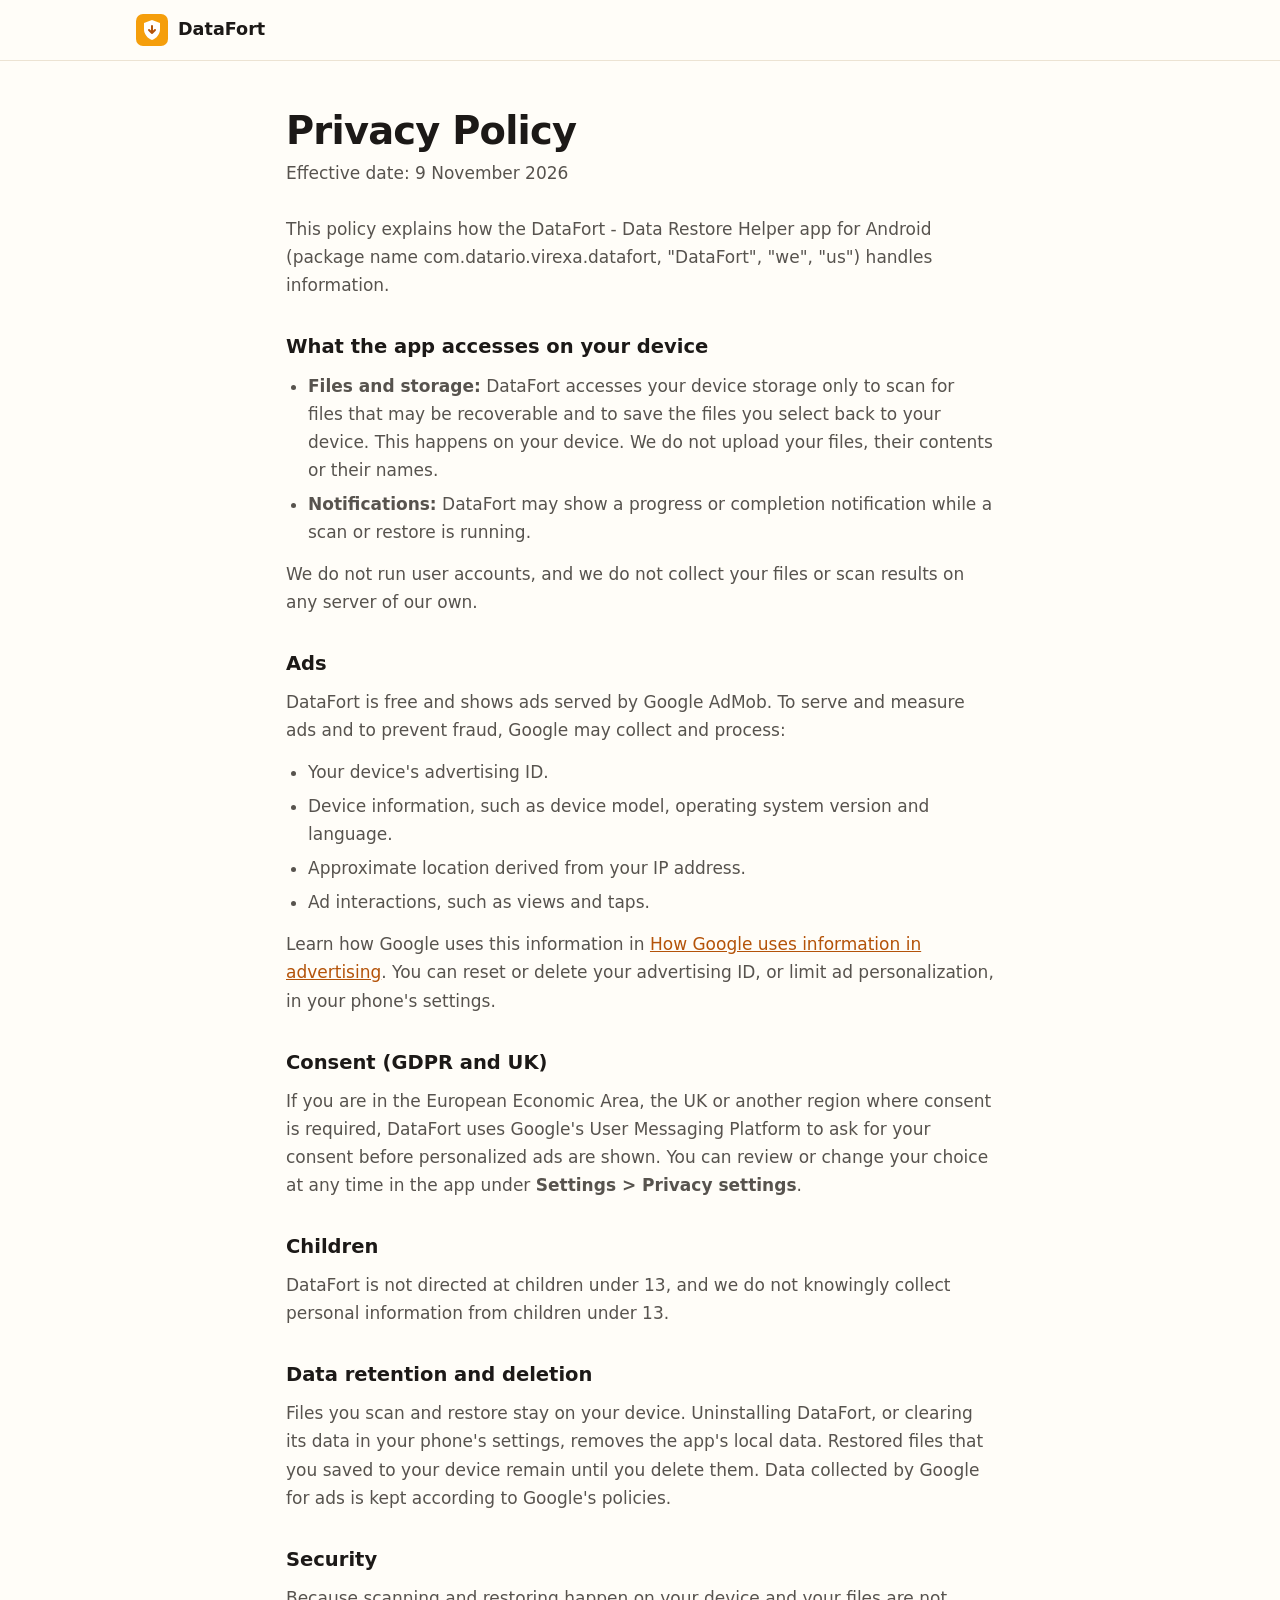
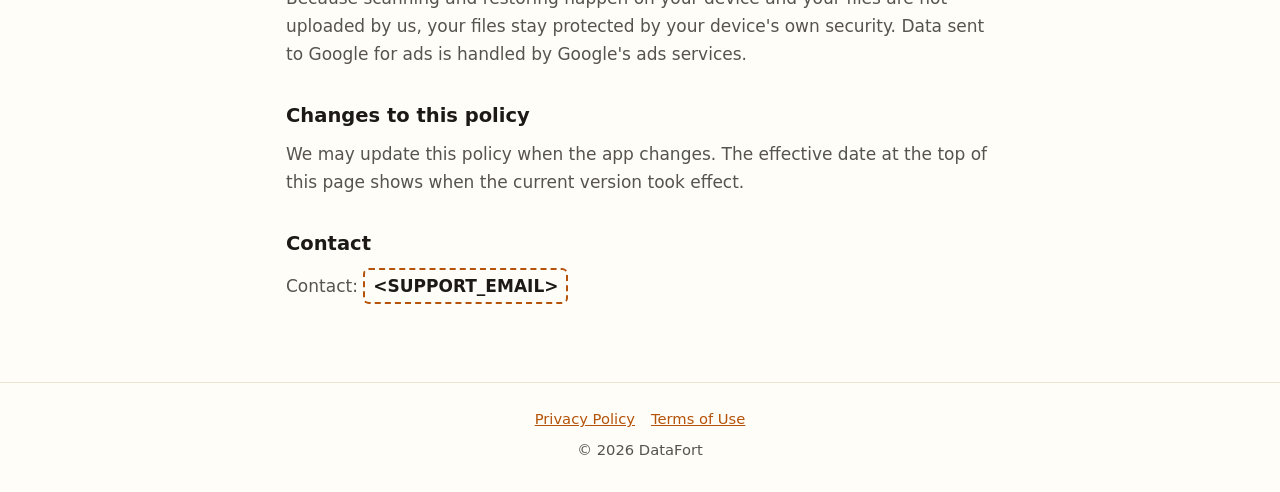
==== privacy-policy.html @ c378204f "Add DataFort website, policies and app-ads.txt Static landing page, privacy policy, terms of use and" ====
<!DOCTYPE html>
<html lang="en">
<head>
  <meta charset="utf-8">
  <meta name="viewport" content="width=device-width, initial-scale=1">
  <title>DataFort Privacy Policy</title>
  <meta name="description" content="How the DataFort Android app handles your information: on-device file scanning and restoring, Google AdMob ads, consent choices, children, and data deletion.">
  <meta name="color-scheme" content="light dark">
  <meta name="theme-color" content="#F59E0B">
  <link rel="canonical" href="https://nextsolutions774-dev.github.io/datafort/privacy-policy.html">
  <meta property="og:type" content="article">
  <meta property="og:site_name" content="DataFort">
  <meta property="og:title" content="DataFort Privacy Policy">
  <meta property="og:description" content="What the DataFort app does with your information.">
  <meta property="og:url" content="https://nextsolutions774-dev.github.io/datafort/privacy-policy.html">
  <link rel="icon" href="favicon.svg" type="image/svg+xml">
  <link rel="stylesheet" href="style.css">
</head>
<body>
  <header class="site-header">
    <div class="container header-inner">
      <a class="brand" href="./"><img src="favicon.svg" width="32" height="32" alt="">DataFort</a>
    </div>
  </header>

  <main class="doc">
    <div class="container narrow">
      <h1>Privacy Policy</h1>
      <p class="updated">Effective date: 9 November 2026</p>

      <p>This policy explains how the DataFort - Data Restore Helper app for Android (package name com.datario.virexa.datafort, "DataFort", "we", "us") handles information.</p>

      <h2 id="device">What the app accesses on your device</h2>
      <ul>
        <li><strong>Files and storage:</strong> DataFort accesses your device storage only to scan for files that may be recoverable and to save the files you select back to your device. This happens on your device. We do not upload your files, their contents or their names.</li>
        <li><strong>Notifications:</strong> DataFort may show a progress or completion notification while a scan or restore is running.</li>
      </ul>
      <p>We do not run user accounts, and we do not collect your files or scan results on any server of our own.</p>

      <h2 id="ads">Ads</h2>
      <p>DataFort is free and shows ads served by Google AdMob. To serve and measure ads and to prevent fraud, Google may collect and process:</p>
      <ul>
        <li>Your device's advertising ID.</li>
        <li>Device information, such as device model, operating system version and language.</li>
        <li>Approximate location derived from your IP address.</li>
        <li>Ad interactions, such as views and taps.</li>
      </ul>
      <p>Learn how Google uses this information in <a href="https://policies.google.com/technologies/ads">How Google uses information in advertising</a>. You can reset or delete your advertising ID, or limit ad personalization, in your phone's settings.</p>

      <h2 id="consent">Consent (GDPR and UK)</h2>
      <p>If you are in the European Economic Area, the UK or another region where consent is required, DataFort uses Google's User Messaging Platform to ask for your consent before personalized ads are shown. You can review or change your choice at any time in the app under <strong>Settings &gt; Privacy settings</strong>.</p>

      <h2 id="children">Children</h2>
      <p>DataFort is not directed at children under 13, and we do not knowingly collect personal information from children under 13.</p>

      <h2 id="retention">Data retention and deletion</h2>
      <p>Files you scan and restore stay on your device. Uninstalling DataFort, or clearing its data in your phone's settings, removes the app's local data. Restored files that you saved to your device remain until you delete them. Data collected by Google for ads is kept according to Google's policies.</p>

      <h2 id="security">Security</h2>
      <p>Because scanning and restoring happen on your device and your files are not uploaded by us, your files stay protected by your device's own security. Data sent to Google for ads is handled by Google's ads services.</p>

      <h2 id="changes">Changes to this policy</h2>
      <p>We may update this policy when the app changes. The effective date at the top of this page shows when the current version took effect.</p>

      <h2 id="contact">Contact</h2>
      <!-- FILL IN: replace <SUPPORT_EMAIL> below with the support email address. -->
      <p>Contact: <span class="placeholder">&lt;SUPPORT_EMAIL&gt;</span></p>
    </div>
  </main>

  <footer class="site-footer">
    <div class="container">
      <p><a href="privacy-policy.html">Privacy Policy</a><a href="terms.html">Terms of Use</a></p>
      <p>© 2026 DataFort</p>
    </div>
  </footer>
</body>
</html>
---- style.css ----
:root {
  --bg: #fffdf8;
  --bg-alt: #fdf6e9;
  --surface: #ffffff;
  --text: #1c1917;
  --muted: #57534e;
  --border: #ece3d3;
  --accent: #b45309;
  --accent-soft: #fef3c7;
  --brand: #f59e0b;
  --on-brand: #1c1102;
}

@media (prefers-color-scheme: dark) {
  :root {
    --bg: #14110d;
    --bg-alt: #1c1813;
    --surface: #24201a;
    --text: #f5f0e8;
    --muted: #b8afa3;
    --border: #3a3329;
    --accent: #fbbf24;
    --accent-soft: #3d2c0b;
  }
}

* { box-sizing: border-box; }

body {
  margin: 0;
  font-family: system-ui, -apple-system, "Segoe UI", Roboto, "Helvetica Neue", Arial, sans-serif;
  font-size: 17px;
  line-height: 1.65;
  color: var(--text);
  background: var(--bg);
  overflow-wrap: anywhere;
}

a { color: var(--accent); }

.container { max-width: 1040px; margin: 0 auto; padding: 0 16px; }
.narrow { max-width: 740px; }

/* Header */
.site-header { border-bottom: 1px solid var(--border); }
.header-inner { display: flex; align-items: center; min-height: 60px; }
.brand {
  display: inline-flex;
  align-items: center;
  gap: 10px;
  font-weight: 800;
  font-size: 1.1rem;
  color: var(--text);
  text-decoration: none;
}
.brand img { width: 32px; height: 32px; }

/* Hero */
.hero {
  padding: 64px 0 56px;
  text-align: center;
  background: radial-gradient(ellipse at top, var(--accent-soft), transparent 70%), var(--bg);
}
.hero-icon { width: 96px; height: 96px; margin: 0 auto 18px; display: block; }
.hero h1 {
  margin: 0 0 14px;
  font-size: clamp(2rem, 7vw, 3.2rem);
  line-height: 1.1;
  letter-spacing: -0.03em;
}
.tagline {
  margin: 0 auto 28px;
  max-width: 580px;
  font-size: clamp(1.05rem, 2.6vw, 1.2rem);
  color: var(--muted);
}
.button {
  display: inline-block;
  padding: 13px 28px;
  border-radius: 999px;
  background: var(--brand);
  color: var(--on-brand);
  font-weight: 700;
  text-decoration: none;
}
.button:hover, .button:focus-visible { filter: brightness(1.06); }

/* Sections */
.section { padding: 64px 0; }
.section.alt { background: var(--bg-alt); }
.section h2 {
  margin: 0 0 24px;
  font-size: clamp(1.5rem, 4.5vw, 2rem);
  letter-spacing: -0.02em;
}
.section p { color: var(--muted); margin: 0 0 14px; }

/* Cards */
.cards {
  display: grid;
  grid-template-columns: repeat(auto-fit, minmax(240px, 1fr));
  gap: 16px;
}
.card {
  background: var(--surface);
  border: 1px solid var(--border);
  border-radius: 16px;
  padding: 24px 22px;
}
.card h3 { margin: 14px 0 6px; font-size: 1.08rem; }
.card p { margin: 0; font-size: 0.97rem; }
.icon {
  width: 44px;
  height: 44px;
  padding: 9px;
  border-radius: 12px;
  background: var(--accent-soft);
  stroke: var(--accent);
  fill: none;
  stroke-width: 1.8;
  stroke-linecap: round;
  stroke-linejoin: round;
}

/* Long-form pages */
.doc { padding: 48px 0 64px; }
.doc h1 { margin: 0 0 6px; font-size: clamp(1.8rem, 6vw, 2.4rem); line-height: 1.15; letter-spacing: -0.02em; }
.doc .updated { margin: 0 0 28px; color: var(--muted); }
.doc h2 { margin: 32px 0 8px; font-size: 1.22rem; }
.doc p, .doc li { color: var(--muted); }
.doc p { margin: 0 0 14px; }
.doc ul { margin: 0 0 14px; padding-left: 22px; }
.doc li { margin-bottom: 6px; }
.placeholder {
  display: inline-block;
  padding: 2px 8px;
  border: 2px dashed var(--accent);
  border-radius: 6px;
  color: var(--text);
  font-weight: 700;
}

/* 404 */
.notfound { padding: 96px 0; text-align: center; }
.notfound h1 { margin: 0; font-size: clamp(3rem, 14vw, 5rem); color: var(--accent); }
.notfound p { color: var(--muted); margin: 8px 0 28px; }

/* Footer */
.site-footer { border-top: 1px solid var(--border); padding: 24px 0; text-align: center; }
.site-footer p { margin: 0 0 6px; color: var(--muted); font-size: 0.92rem; }
.site-footer a { margin: 0 8px; }
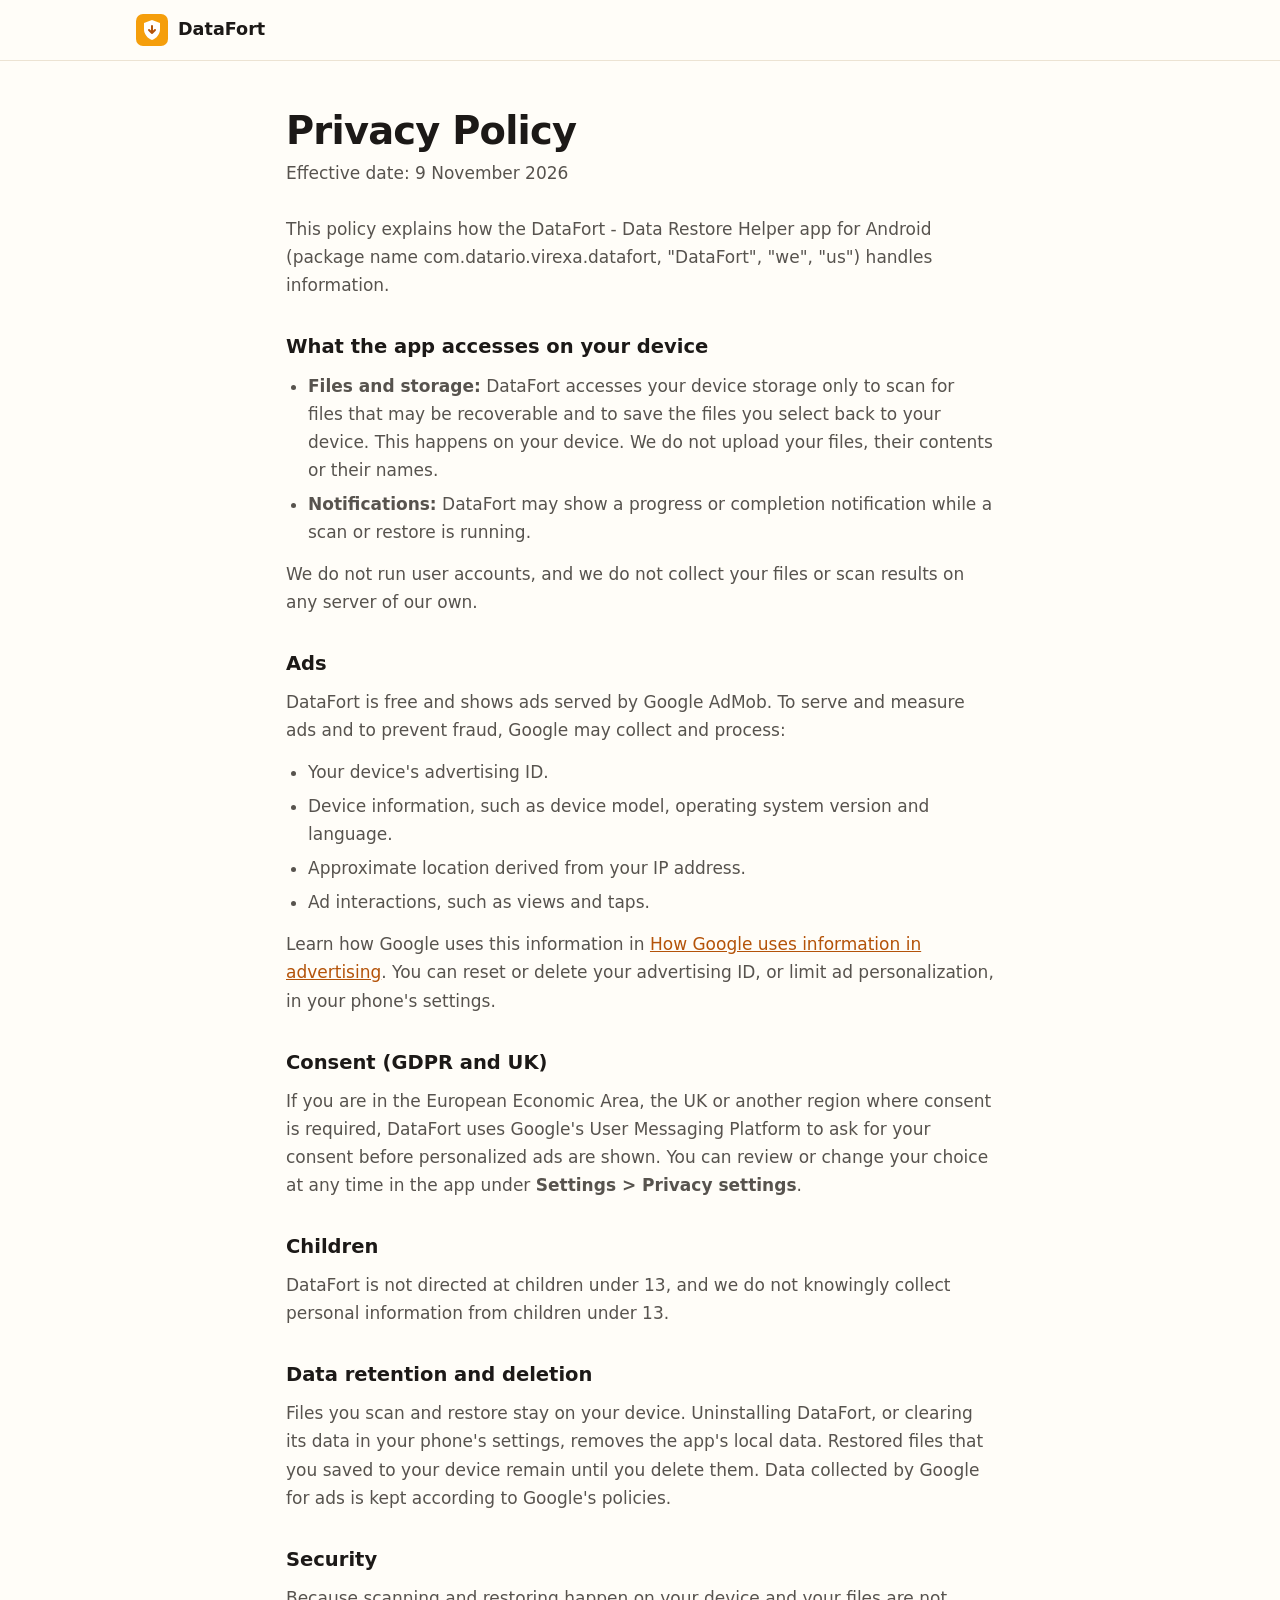
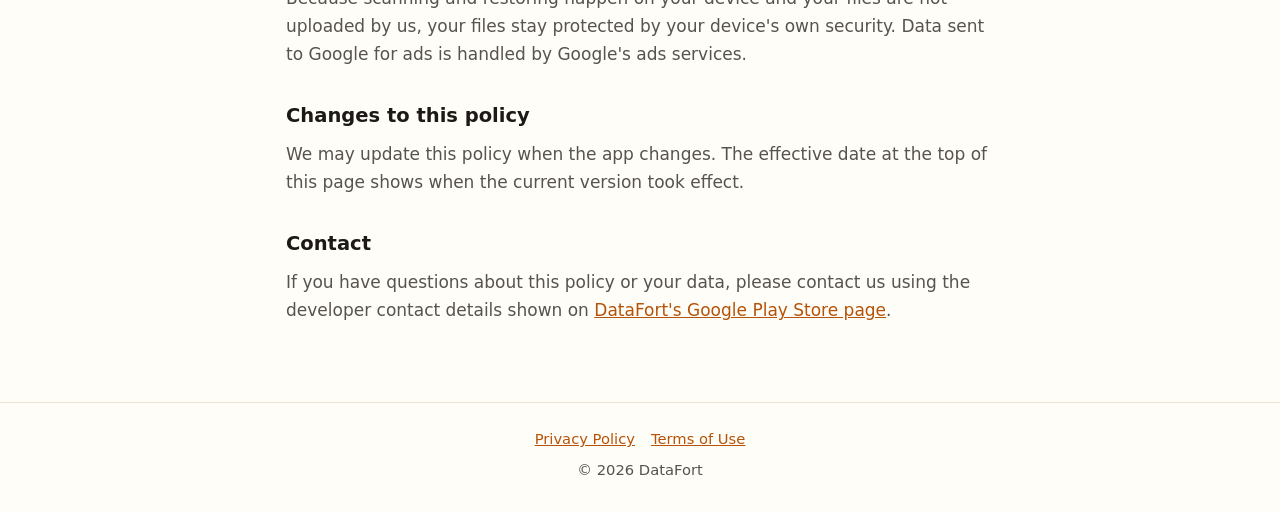
==== commit 7a28d2ef: "Remove contact email placeholder from privacy policy Point users to the developer contact details on" ====
--- a/privacy-policy.html
+++ b/privacy-policy.html
@@ -63,8 +63,7 @@
       <p>We may update this policy when the app changes. The effective date at the top of this page shows when the current version took effect.</p>
 
       <h2 id="contact">Contact</h2>
-      <!-- FILL IN: replace <SUPPORT_EMAIL> below with the support email address. -->
-      <p>Contact: <span class="placeholder">&lt;SUPPORT_EMAIL&gt;</span></p>
+      <p>If you have questions about this policy or your data, please contact us using the developer contact details shown on <a href="https://play.google.com/store/apps/details?id=com.datario.virexa.datafort">DataFort's Google Play Store page</a>.</p>
     </div>
   </main>
 
--- a/style.css
+++ b/style.css
@@ -131,15 +131,6 @@
 .doc p { margin: 0 0 14px; }
 .doc ul { margin: 0 0 14px; padding-left: 22px; }
 .doc li { margin-bottom: 6px; }
-.placeholder {
-  display: inline-block;
-  padding: 2px 8px;
-  border: 2px dashed var(--accent);
-  border-radius: 6px;
-  color: var(--text);
-  font-weight: 700;
-}
-
 /* 404 */
 .notfound { padding: 96px 0; text-align: center; }
 .notfound h1 { margin: 0; font-size: clamp(3rem, 14vw, 5rem); color: var(--accent); }
